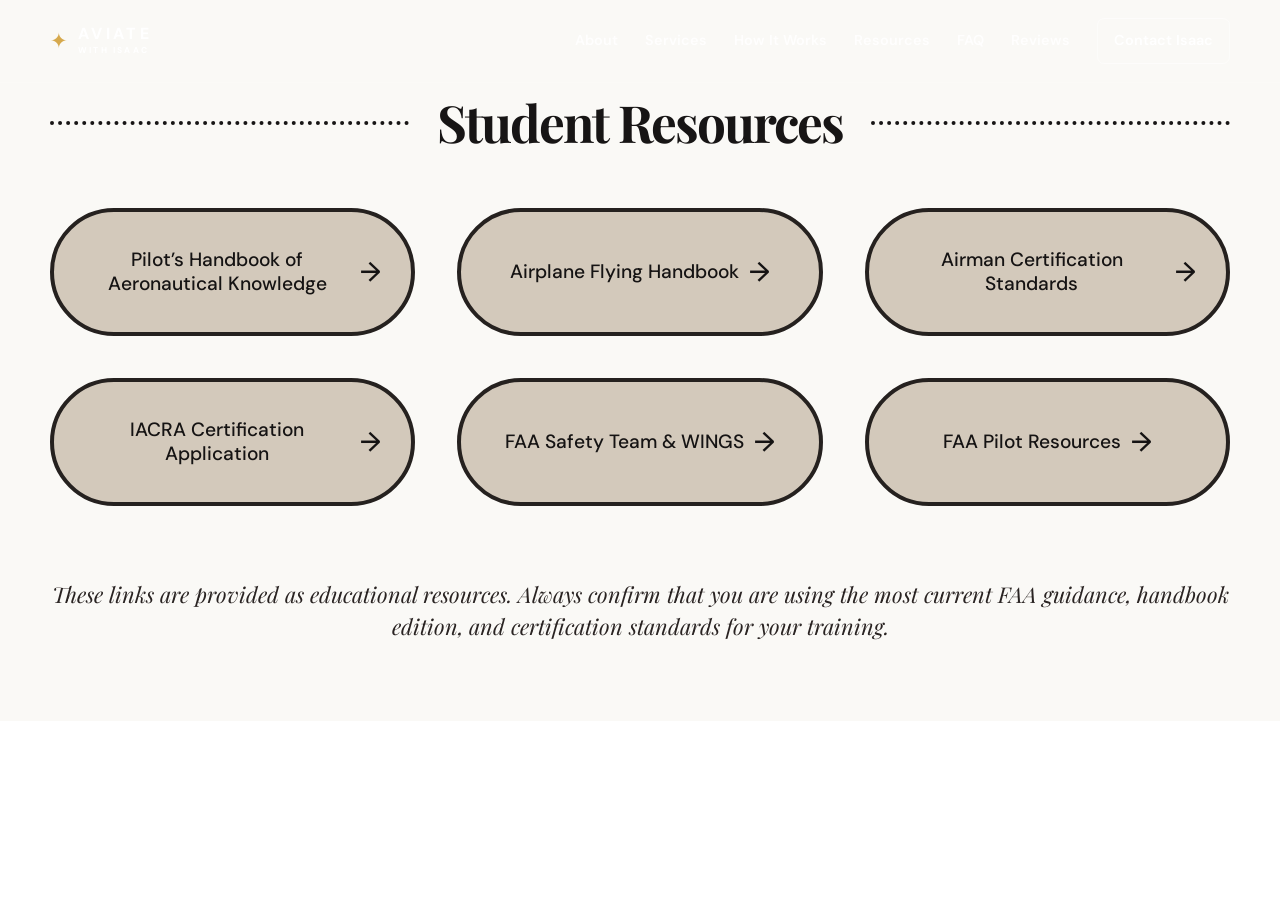
==== resources.html @ e9648bcd "Resources" ====
<!doctype html>
<html lang="en">
  <!-- ==================== SITE SETTINGS / HEAD ==================== -->
  <head>
    <meta charset="UTF-8" />
    <meta name="viewport" content="width=device-width, initial-scale=1.0" />

    <title>Aviate with Isaac | Flight Instruction</title>

    <meta
      name="description"
      content="Personalized flight instruction, ground training, checkride preparation, and aviation coaching with Aviate with Isaac."
    />

    <link rel="preconnect" href="https://fonts.googleapis.com" />
    <link rel="preconnect" href="https://fonts.gstatic.com" crossorigin />
    <link
      href="https://fonts.googleapis.com/css2?family=DM+Sans:wght@400;500;600;700&family=Playfair+Display:wght@600;700&display=swap"
      rel="stylesheet"
    />

    <link rel="stylesheet" href="style.css" />
  </head>

  <body>
    <!-- ==================== HEADER + NAVIGATION ==================== -->
    <header class="site-header">
      <div class="container nav-container">
        <a class="brand" href="#home" aria-label="Aviate with Isaac home">
          <span class="brand-mark">✦</span>
          <span class="brand-text">
            <strong>AVIATE</strong>
            <small>WITH ISAAC</small>
          </span>
        </a>

        <button
          class="menu-toggle"
          id="menu-toggle"
          aria-label="Open navigation menu"
          aria-expanded="false"
        >
          <span></span>
          <span></span>
          <span></span>
        </button>

        <nav class="main-nav" id="main-nav">
          <a href="#about">About</a>
          <a href="#services">Services</a>
          <a href="#process">How It Works</a>
          <a href="resources.html">Resources</a>
          <a href="#faq">FAQ</a>
          <a href="#reviews">Reviews</a>
          <a href="#contact" class="nav-button">Contact Isaac</a>
        </nav>
      </div>
    </header>
    <section class="student-resources-section" id="student-resources">
      <div class="container">
        <div class="resource-heading">
          <span></span>
          <h2>Student Resources</h2>
          <span></span>
        </div>

        <div class="resource-grid">
          <a
            class="resource-button"
            href="https://www.faa.gov/regulations_policies/handbooks_manuals/aviation/phak"
            target="_blank"
            rel="noopener noreferrer"
          >
            Pilot’s Handbook of Aeronautical Knowledge
            <span>→</span>
          </a>

          <a
            class="resource-button"
            href="https://www.faa.gov/regulations_policies/handbooks_manuals/aviation/airplane_handbook"
            target="_blank"
            rel="noopener noreferrer"
          >
            Airplane Flying Handbook
            <span>→</span>
          </a>

          <a
            class="resource-button"
            href="https://www.faa.gov/training_testing/testing/acs"
            target="_blank"
            rel="noopener noreferrer"
          >
            Airman Certification Standards
            <span>→</span>
          </a>

          <a
            class="resource-button"
            href="https://iacra.faa.gov/iacra/Login.aspx"
            target="_blank"
            rel="noopener noreferrer"
          >
            IACRA Certification Application
            <span>→</span>
          </a>

          <a
            class="resource-button"
            href="https://www.faa.gov/faasteam"
            target="_blank"
            rel="noopener noreferrer"
          >
            FAA Safety Team & WINGS
            <span>→</span>
          </a>

          <a
            class="resource-button"
            href="https://www.faa.gov/pilots"
            target="_blank"
            rel="noopener noreferrer"
          >
            FAA Pilot Resources
            <span>→</span>
          </a>
        </div>

        <p class="resources-disclaimer">
          These links are provided as educational resources. Always confirm that
          you are using the most current FAA guidance, handbook edition, and
          certification standards for your training.
        </p>
      </div>
    </section>
  </body>
</html>
---- style.css ----
:root {
  --navy: #0b1d31;
  --navy-dark: #06111f;
  --navy-light: #173a5e;
  --sky: #85c7e8;
  --gold: #d6a94d;
  --cream: #f7f4ee;
  --white: #ffffff;
  --ink: #132235;
  --muted: #667085;
  --line: #dbe3ea;
  --soft-blue: #eaf4f9;
  --shadow: 0 18px 48px rgba(7, 24, 42, 0.12);
  --max-width: 1180px;
  --radius: 18px;
}

* {
  box-sizing: border-box;
}

html {
  scroll-behavior: smooth;
}

body {
  margin: 0;
  color: var(--ink);
  background: var(--white);
  font-family: "DM Sans", Arial, sans-serif;
  line-height: 1.6;
}
.brand {
  display: inline-flex;
  align-items: center;
  max-width: 190px;
}

.brand-logo {
  display: block;
  width: 100%;
  height: auto;
}

body.menu-open {
  overflow: hidden;
}

img {
  display: block;
  max-width: 100%;
}

a {
  color: inherit;
  text-decoration: none;
}

button,
input,
textarea,
select {
  font: inherit;
}

button {
  cursor: pointer;
}

.container {
  width: min(var(--max-width), calc(100% - 48px));
  margin: 0 auto;
}

/* -----------------------------
   Typography
------------------------------ */

h1,
h2,
h3,
p {
  margin-top: 0;
}

h1,
h2,
h3 {
  font-family: "Playfair Display", Georgia, serif;
  line-height: 1.08;
}

h1 {
  margin-bottom: 24px;
  font-size: clamp(3.35rem, 7vw, 6.7rem);
  font-weight: 700;
  letter-spacing: -0.055em;
}

h2 {
  margin-bottom: 22px;
  font-size: clamp(2.25rem, 4vw, 4rem);
  letter-spacing: -0.04em;
}

h3 {
  font-size: 1.55rem;
}

.eyebrow {
  margin-bottom: 15px;
  color: var(--sky);
  font-size: 0.73rem;
  font-weight: 700;
  letter-spacing: 0.19em;
}

.dark-eyebrow {
  color: #4e7090;
}

.section-heading {
  max-width: 760px;
  margin-bottom: 48px;
}

.section-heading.centered {
  margin-right: auto;
  margin-left: auto;
  text-align: center;
}

.section-heading p:last-child {
  margin-bottom: 0;
  color: #c8d7e3;
  font-size: 1.05rem;
}

/* -----------------------------
   Buttons
------------------------------ */

.button {
  display: inline-flex;
  align-items: center;
  justify-content: center;
  min-height: 52px;
  padding: 14px 22px;
  border: 1px solid transparent;
  border-radius: 8px;
  font-size: 0.95rem;
  font-weight: 700;
  letter-spacing: 0.01em;
  transition:
    transform 0.2s ease,
    background 0.2s ease,
    border 0.2s ease;
}

.button:hover {
  transform: translateY(-2px);
}

.button-primary {
  color: var(--navy-dark);
  background: var(--gold);
}

.button-primary:hover {
  background: #e2ba69;
}

.button-outline {
  border-color: rgba(255, 255, 255, 0.45);
  color: var(--white);
  background: rgba(255, 255, 255, 0.06);
}

.button-outline:hover {
  border-color: var(--white);
  background: rgba(255, 255, 255, 0.14);
}

.button-dark {
  color: var(--white);
  background: var(--navy);
}

.button-dark:hover {
  background: var(--navy-light);
}

.full-button {
  width: 100%;
}

/* -----------------------------
   Header / Navigation
------------------------------ */

.site-header {
  position: absolute;
  z-index: 10;
  top: 0;
  left: 0;
  width: 100%;
  border-bottom: 1px solid rgba(255, 255, 255, 0.13);
  color: var(--white);
}

.nav-container {
  display: flex;
  align-items: center;
  justify-content: space-between;
  min-height: 82px;
}

.brand {
  display: inline-flex;
  align-items: center;
  gap: 10px;
}

.brand-mark {
  color: var(--gold);
  font-size: 1.3rem;
  line-height: 1;
}

.brand-text {
  display: flex;
  flex-direction: column;
  line-height: 1;
}

.brand-text strong {
  font-size: 1rem;
  letter-spacing: 0.21em;
}

.brand-text small {
  margin-top: 5px;
  font-size: 0.53rem;
  font-weight: 700;
  letter-spacing: 0.26em;
}

.main-nav {
  display: flex;
  align-items: center;
  gap: 27px;
}

.main-nav a {
  color: rgba(255, 255, 255, 0.86);
  font-size: 0.9rem;
  font-weight: 600;
  transition: color 0.2s ease;
}

.main-nav a:hover {
  color: var(--gold);
}

.main-nav .nav-button {
  padding: 10px 16px;
  border: 1px solid rgba(255, 255, 255, 0.47);
  border-radius: 7px;
  color: var(--white);
}

.main-nav .nav-button:hover {
  border-color: var(--gold);
  color: var(--gold);
}

.menu-toggle {
  display: none;
  width: 42px;
  height: 42px;
  padding: 8px;
  border: 0;
  color: var(--white);
  background: transparent;
}

.menu-toggle span {
  display: block;
  width: 24px;
  height: 2px;
  margin: 5px auto;
  border-radius: 99px;
  background: currentColor;
}

/* -----------------------------
   Hero
------------------------------ */

.hero {
  position: relative;
  display: flex;
  align-items: center;
  min-height: 760px;
  overflow: hidden;
  color: var(--white);
  background:
    linear-gradient(
      90deg,
      rgba(4, 14, 26, 0.89) 0%,
      rgba(5, 19, 34, 0.76) 45%,
      rgba(4, 14, 26, 0.24) 100%
    ),
    url("https://images.unsplash.com/photo-1517479149777-5f3b1511d5ad?auto=format&fit=crop&w=2200&q=90")
      center/cover no-repeat;
}

.hero-overlay {
  position: absolute;
  inset: 0;
  background:
    linear-gradient(
      180deg,
      rgba(0, 0, 0, 0.23),
      transparent 40%,
      rgba(0, 0, 0, 0.23)
    ),
    radial-gradient(
      circle at 74% 38%,
      rgba(133, 199, 232, 0.23),
      transparent 25%
    );
  pointer-events: none;
}

.hero-content {
  position: relative;
  z-index: 1;
  max-width: 780px;
  padding-top: 105px;
  padding-bottom: 105px;
}

.hero h1 span {
  color: var(--gold);
}

.hero-description {
  max-width: 600px;
  margin-bottom: 33px;
  color: rgba(255, 255, 255, 0.83);
  font-size: 1.15rem;
  line-height: 1.75;
}

.hero-actions {
  display: flex;
  flex-wrap: wrap;
  gap: 13px;
}

.hero-trust {
  display: flex;
  flex-wrap: wrap;
  gap: 35px;
  margin-top: 66px;
}

.hero-trust div {
  display: flex;
  flex-direction: column;
  gap: 4px;
}

.hero-trust strong {
  color: var(--gold);
  font-size: 1.05rem;
  letter-spacing: 0.1em;
}

.hero-trust span {
  color: rgba(255, 255, 255, 0.65);
  font-size: 0.78rem;
}

.scroll-indicator {
  position: absolute;
  z-index: 1;
  bottom: 32px;
  left: 50%;
  display: flex;
  flex-direction: column;
  align-items: center;
  gap: 10px;
  transform: translateX(-50%);
  color: rgba(255, 255, 255, 0.7);
  font-size: 0.58rem;
  font-weight: 700;
  letter-spacing: 0.17em;
}

.scroll-line {
  width: 1px;
  height: 42px;
  background: var(--gold);
}

/* -----------------------------
   Introduction
------------------------------ */

.intro-section {
  padding: 120px 0;
  background: var(--cream);
}

.intro-grid {
  display: grid;
  grid-template-columns: minmax(0, 1fr) minmax(0, 0.95fr);
  align-items: center;
  gap: clamp(45px, 7vw, 100px);
}

.intro-image-wrap {
  position: relative;
}

.intro-image {
  width: 100%;
  min-height: 520px;
  object-fit: cover;
  border-radius: 4px;
  box-shadow: var(--shadow);
}

.image-badge {
  position: absolute;
  right: -20px;
  bottom: 30px;
  display: flex;
  flex-direction: column;
  gap: 3px;
  padding: 20px 23px;
  color: var(--white);
  background: var(--navy);
}

.image-badge span {
  color: var(--gold);
  font-size: 0.62rem;
  font-weight: 700;
  letter-spacing: 0.17em;
}

.image-badge strong {
  font-size: 0.85rem;
  letter-spacing: 0.08em;
}

.intro-content p:not(.eyebrow) {
  max-width: 560px;
  color: #4f5d6c;
  font-size: 1.03rem;
}

.text-link {
  display: inline-flex;
  align-items: center;
  gap: 9px;
  margin-top: 11px;
  color: var(--navy);
  font-size: 0.93rem;
  font-weight: 700;
}

.text-link span {
  color: var(--gold);
  font-size: 1.35rem;
  transition: transform 0.2s ease;
}

.text-link:hover span {
  transform: translateX(5px);
}

/* -----------------------------
   Services
------------------------------ */

.services-section {
  padding: 120px 0;
  color: var(--white);
  background: var(--navy);
}

.services-grid {
  display: grid;
  grid-template-columns: repeat(4, 1fr);
  gap: 15px;
}

.service-card {
  position: relative;
  display: flex;
  min-height: 330px;
  flex-direction: column;
  padding: 29px;
  border: 1px solid rgba(255, 255, 255, 0.13);
  background: rgba(255, 255, 255, 0.025);
  transition:
    transform 0.25s ease,
    background 0.25s ease;
}

.service-card:hover {
  transform: translateY(-7px);
  background: rgba(255, 255, 255, 0.08);
}

.featured-service {
  border-color: rgba(214, 169, 77, 0.8);
  background: linear-gradient(
    180deg,
    rgba(214, 169, 77, 0.17),
    rgba(255, 255, 255, 0.04)
  );
}

.service-number {
  margin-bottom: auto;
  color: var(--gold);
  font-size: 0.78rem;
  font-weight: 700;
  letter-spacing: 0.15em;
}

.service-card h3 {
  margin: 36px 0 12px;
  color: var(--white);
  font-size: 1.55rem;
}

.service-card p {
  margin-bottom: 19px;
  color: rgba(255, 255, 255, 0.68);
  font-size: 0.94rem;
}

.service-card a {
  margin-top: auto;
  color: var(--gold);
  font-size: 0.84rem;
  font-weight: 700;
}

.service-card a span {
  margin-left: 5px;
  font-size: 1rem;
}

.services-note {
  margin: 23px 0 0;
  color: rgba(255, 255, 255, 0.52);
  font-size: 0.78rem;
  text-align: center;
}

/* -----------------------------
   Process
------------------------------ */

.process-section {
  padding: 120px 0;
  background: var(--soft-blue);
}

.process-grid {
  display: grid;
  grid-template-columns: 0.9fr 1.1fr;
  gap: clamp(50px, 9vw, 130px);
}

.process-heading p:not(.eyebrow) {
  max-width: 470px;
  margin-bottom: 31px;
  color: #566675;
  font-size: 1.03rem;
}

.process-steps {
  border-top: 1px solid #c7d4df;
}

.process-step {
  display: grid;
  grid-template-columns: 54px 1fr;
  gap: 17px;
  padding: 26px 0;
  border-bottom: 1px solid #c7d4df;
}

.process-step > span {
  color: var(--gold);
  font-size: 0.82rem;
  font-weight: 700;
  letter-spacing: 0.08em;
}

.process-step h3 {
  margin-bottom: 7px;
  color: var(--navy);
  font-size: 1.27rem;
}

.process-step p {
  margin-bottom: 0;
  color: #5b6876;
  font-size: 0.94rem;
}

/* -----------------------------
   Quote
------------------------------ */

.testimonial-section {
  padding: 120px 0;
  color: var(--white);
  text-align: center;
  background:
    linear-gradient(rgba(5, 16, 28, 0.84), rgba(5, 16, 28, 0.84)),
    url("https://images.unsplash.com/photo-1436491865332-7a61a109cc05?auto=format&fit=crop&w=2200&q=85")
      center/cover no-repeat;
}

.testimonial-container {
  max-width: 900px;
}

.testimonial-section blockquote {
  margin: 23px auto 24px;
  font-family: "Playfair Display", Georgia, serif;
  font-size: clamp(2rem, 4vw, 3.65rem);
  font-style: italic;
  line-height: 1.25;
  letter-spacing: -0.035em;
}

.testimonial-attribution {
  margin-bottom: 0;
  color: var(--gold);
  font-size: 0.86rem;
  font-weight: 700;
  letter-spacing: 0.08em;
}

/* -----------------------------
   FAQ
------------------------------ */

.faq-section {
  padding: 120px 0;
  background: var(--cream);
}

.faq-grid {
  display: grid;
  grid-template-columns: 0.85fr 1.15fr;
  gap: clamp(45px, 8vw, 120px);
}

.faq-heading p:not(.eyebrow) {
  max-width: 420px;
  color: #5b6774;
}

.faq-list {
  border-top: 1px solid #ccd5dc;
}

.faq-list details {
  border-bottom: 1px solid #ccd5dc;
}

.faq-list summary {
  position: relative;
  padding: 24px 38px 24px 0;
  color: var(--navy);
  cursor: pointer;
  font-size: 1rem;
  font-weight: 700;
  list-style: none;
}

.faq-list summary::-webkit-details-marker {
  display: none;
}

.faq-list summary::after {
  position: absolute;
  top: 21px;
  right: 5px;
  color: var(--gold);
  content: "+";
  font-size: 1.65rem;
  font-weight: 400;
}

.faq-list details[open] summary::after {
  content: "−";
}

.faq-list details p {
  max-width: 680px;
  margin: -4px 0 24px;
  color: #596674;
  font-size: 0.95rem;
}

/* -----------------------------
   Contact
------------------------------ */

.contact-section {
  padding: 120px 0;
  color: var(--white);
  background: var(--navy-dark);
}

.contact-grid {
  display: grid;
  grid-template-columns: 0.85fr 1.15fr;
  gap: clamp(45px, 8vw, 120px);
  align-items: start;
}

.contact-content h2 {
  max-width: 550px;
}

.contact-content > p:not(.eyebrow) {
  max-width: 500px;
  color: rgba(255, 255, 255, 0.68);
  font-size: 1.04rem;
}

.contact-details {
  display: grid;
  gap: 20px;
  margin-top: 39px;
}

.contact-details a,
.contact-details div {
  display: flex;
  flex-direction: column;
  gap: 4px;
  color: var(--white);
  font-size: 0.95rem;
}

.contact-details a:hover {
  color: var(--gold);
}

.contact-details span {
  color: var(--gold);
  font-size: 0.65rem;
  font-weight: 700;
  letter-spacing: 0.16em;
  text-transform: uppercase;
}

.contact-form {
  padding: clamp(24px, 4vw, 42px);
  border: 1px solid rgba(255, 255, 255, 0.1);
  border-radius: 4px;
  background: rgba(255, 255, 255, 0.06);
}

.contact-form label {
  display: flex;
  flex-direction: column;
  gap: 8px;
  margin-bottom: 18px;
  color: rgba(255, 255, 255, 0.85);
  font-size: 0.76rem;
  font-weight: 700;
  letter-spacing: 0.04em;
}

.form-row {
  display: grid;
  grid-template-columns: 1fr 1fr;
  gap: 14px;
}

.contact-form input,
.contact-form textarea,
.contact-form select {
  width: 100%;
  border: 1px solid rgba(255, 255, 255, 0.18);
  border-radius: 5px;
  outline: none;
  color: var(--white);
  background: rgba(255, 255, 255, 0.08);
  transition:
    border 0.2s ease,
    background 0.2s ease;
}

.contact-form input,
.contact-form select {
  height: 46px;
  padding: 0 13px;
}

.contact-form textarea {
  min-height: 120px;
  padding: 13px;
  resize: vertical;
}

.contact-form option {
  color: var(--ink);
}

.contact-form input:focus,
.contact-form textarea:focus,
.contact-form select:focus {
  border-color: var(--gold);
  background: rgba(255, 255, 255, 0.12);
}

.contact-form .button {
  margin-top: 4px;
}

.form-note {
  margin: 15px 0 0;
  color: rgba(255, 255, 255, 0.48);
  font-size: 0.73rem;
  text-align: center;
}

/* -----------------------------
   Footer
------------------------------ */

.site-footer {
  padding: 42px 0 30px;
  color: rgba(255, 255, 255, 0.7);
  background: #040b14;
}

.footer-container {
  display: grid;
  grid-template-columns: auto 1fr auto;
  align-items: center;
  gap: 22px;
}

.footer-brand {
  color: var(--white);
}

.site-footer > .container > p {
  margin-bottom: 0;
  font-size: 0.84rem;
}

.footer-links {
  display: flex;
  flex-wrap: wrap;
  justify-content: flex-end;
  gap: 18px;
}

.footer-links a {
  font-size: 0.8rem;
}

.footer-links a:hover {
  color: var(--gold);
}

.copyright {
  grid-column: 1 / -1;
  margin: 12px 0 0;
  padding-top: 20px;
  border-top: 1px solid rgba(255, 255, 255, 0.1);
  color: rgba(255, 255, 255, 0.43);
  font-size: 0.73rem;
  text-align: center;
}

/* -----------------------------
   Responsive Design
------------------------------ */

@media (max-width: 980px) {
  .services-grid {
    grid-template-columns: repeat(2, 1fr);
  }

  .intro-grid,
  .process-grid,
  .faq-grid,
  .contact-grid {
    grid-template-columns: 1fr;
  }

  .intro-content {
    max-width: 680px;
  }

  .process-grid,
  .faq-grid,
  .contact-grid {
    gap: 48px;
  }

  .footer-container {
    grid-template-columns: 1fr;
    text-align: center;
  }

  .footer-brand {
    justify-content: center;
  }

  .footer-links {
    justify-content: center;
  }
}

@media (max-width: 760px) {
  .container {
    width: min(100% - 34px, var(--max-width));
  }

  .site-header {
    background: rgba(6, 17, 31, 0.72);
    backdrop-filter: blur(12px);
  }

  .nav-container {
    min-height: 70px;
  }

  .menu-toggle {
    display: block;
  }

  .main-nav {
    position: absolute;
    top: 70px;
    left: 0;
    display: none;
    width: 100%;
    flex-direction: column;
    align-items: stretch;
    gap: 0;
    padding: 13px 17px 22px;
    border-top: 1px solid rgba(255, 255, 255, 0.1);
    background: var(--navy-dark);
  }

  .main-nav.open {
    display: flex;
  }

  .main-nav a {
    padding: 14px 8px;
  }

  .main-nav .nav-button {
    margin-top: 8px;
    text-align: center;
  }

  .hero {
    min-height: 700px;
    background-position: 61% center;
  }

  .hero-content {
    padding-top: 140px;
    padding-bottom: 94px;
  }

  .hero-description {
    font-size: 1rem;
  }

  .hero-trust {
    gap: 20px;
    margin-top: 45px;
  }

  .scroll-indicator {
    display: none;
  }

  .intro-section,
  .services-section,
  .process-section,
  .testimonial-section,
  .faq-section,
  .contact-section {
    padding: 82px 0;
  }

  .intro-image {
    min-height: 400px;
  }

  .image-badge {
    right: 0;
    bottom: 18px;
  }

  .services-grid {
    grid-template-columns: 1fr;
  }

  .service-card {
    min-height: 260px;
  }

  .section-heading {
    margin-bottom: 35px;
  }

  .form-row {
    grid-template-columns: 1fr;
    gap: 0;
  }
}

@media (max-width: 470px) {
  .brand-text strong {
    font-size: 0.88rem;
  }

  .brand-text small {
    font-size: 0.48rem;
  }

  .hero-actions {
    flex-direction: column;
  }

  .hero-actions .button {
    width: 100%;
  }

  .hero-trust {
    display: grid;
    grid-template-columns: 1fr 1fr;
  }

  .hero-trust div:last-child {
    grid-column: 1 / -1;
  }

  .testimonial-section blockquote {
    font-size: 1.85rem;
  }
}

/* -----------------------------
   Review Section
------------------------------ */
.reviews-section {
  padding: 110px 0;
  background: #f7f5f1;
  color: #14263b;
}

.reviews-section .section-heading {
  max-width: 760px;
  margin: 0 auto 48px;
}

.reviews-section .section-heading h2 {
  color: #14263b;
}

.reviews-section .section-heading p:last-child {
  color: #5d6875;
}

.reviews-grid {
  display: grid;
  grid-template-columns: repeat(3, 1fr);
  gap: 20px;
}

.review-card {
  display: flex;
  flex-direction: column;
  min-height: 315px;
  padding: 30px;
  border: 1px solid rgba(20, 38, 59, 0.16);
  border-radius: 20px;
  background: #ffffff;
  box-shadow: 0 12px 28px rgba(15, 35, 55, 0.08);
}

.review-stars {
  margin-bottom: 22px;
  color: #d7a63d;
  font-size: 1.35rem;
  letter-spacing: 4px;
}

.review-card h3 {
  margin: 0;
  color: #14263b;
  font-family: "Playfair Display", Georgia, serif;
  font-size: 1.65rem;
}

.review-role {
  margin: 5px 0 20px;
  color: #6a7480;
  font-size: 0.95rem;
  font-weight: 600;
}

.review-text {
  margin: 0;
  color: #354454;
  font-size: 0.98rem;
  line-height: 1.7;
}

@media (max-width: 980px) {
  .reviews-grid {
    grid-template-columns: repeat(2, 1fr);
  }
}

@media (max-width: 640px) {
  .reviews-section {
    padding: 76px 0;
  }

  .reviews-grid {
    grid-template-columns: 1fr;
  }

  .review-card {
    min-height: auto;
    padding: 26px;
  }
}

/* -----------------------------
   Resources Section
------------------------------ */
.student-resources-section {
  padding: 95px 0 80px;
  background: #faf9f6;
}

.resource-heading {
  display: grid;
  grid-template-columns: minmax(120px, 1fr) auto minmax(120px, 1fr);
  align-items: center;
  gap: 28px;
  margin-bottom: 58px;
}

.resource-heading span {
  border-top: 4px dotted #171515;
}

.resource-heading h2 {
  margin: 0;
  color: #171515;
  font-family: "Playfair Display", Georgia, serif;
  font-size: clamp(2.2rem, 4vw, 3.4rem);
  font-weight: 700;
  text-align: center;
}

.resource-grid {
  display: grid;
  grid-template-columns: repeat(3, minmax(0, 1fr));
  gap: 42px 42px;
  max-width: 1500px;
  margin: 0 auto;
}

.resource-button {
  display: flex;
  align-items: center;
  justify-content: center;
  min-height: 128px;
  padding: 24px 30px;
  border: 4px solid #25211f;
  border-radius: 999px;
  background: #d3c9bb;
  color: #151313;
  font-size: clamp(1.05rem, 1.5vw, 1.4rem);
  font-weight: 500;
  line-height: 1.25;
  text-align: center;
  text-decoration: none;
  transition:
    transform 0.2s ease,
    background 0.2s ease;
}

.resource-button span {
  margin-left: 10px;
  font-size: 1.4em;
  line-height: 1;
}

.resource-button:hover {
  background: #c4b7a5;
  transform: translateY(-4px);
}

.resources-disclaimer {
  max-width: 1180px;
  margin: 72px auto 0;
  color: #292322;
  font-family: "Playfair Display", Georgia, serif;
  font-size: clamp(1.05rem, 1.7vw, 1.45rem);
  font-style: italic;
  line-height: 1.45;
  text-align: center;
}

@media (max-width: 980px) {
  .resource-grid {
    grid-template-columns: repeat(2, minmax(0, 1fr));
    gap: 26px;
  }
}

@media (max-width: 640px) {
  .student-resources-section {
    padding: 70px 0 60px;
  }

  .resource-heading {
    grid-template-columns: 1fr;
    gap: 15px;
    margin-bottom: 38px;
  }

  .resource-heading span {
    display: none;
  }

  .resource-grid {
    grid-template-columns: 1fr;
    gap: 18px;
  }

  .resource-button {
    min-height: 92px;
    padding: 20px 24px;
  }

  .resources-disclaimer {
    margin-top: 48px;
  }
}
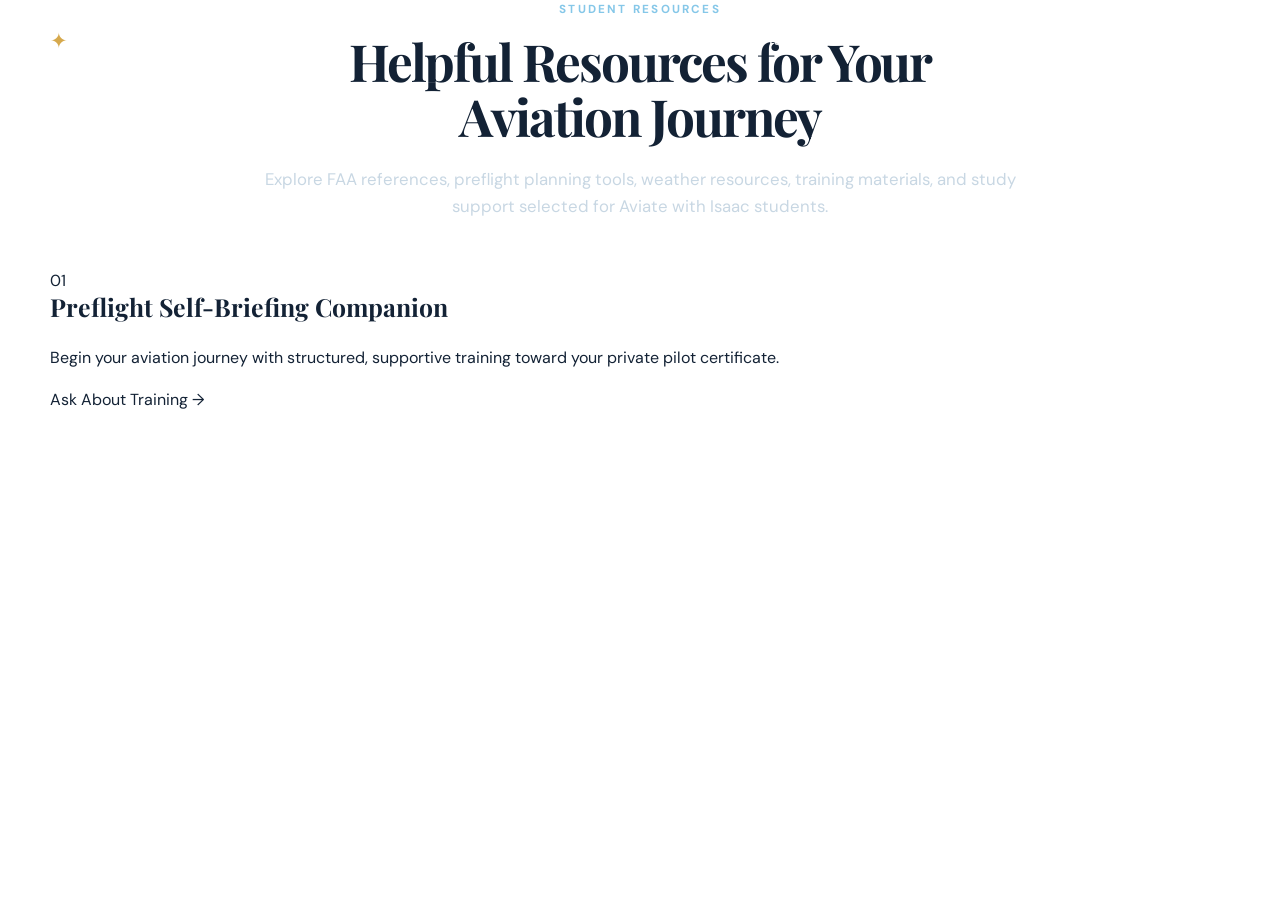
==== commit fa57b17b: "Update resources.html" ====
--- a/resources.html
+++ b/resources.html
@@ -56,81 +56,39 @@
         </nav>
       </div>
     </header>
-    <section class="student-resources-section" id="student-resources">
+
+    <!-- ====================  RESOURCE CARDS  ==================== -->
+
+    <section class="Resources" id="resources">
       <div class="container">
-        <div class="resource-heading">
-          <span></span>
-          <h2>Student Resources</h2>
-          <span></span>
+        <div class="section-heading centered">
+          <p class="eyebrow">STUDENT RESOURCES</p>
+          <h2>Helpful Resources for Your Aviation Journey</h2>
+          <p>
+            Explore FAA references, preflight planning tools, weather resources,
+            training materials, and study support selected for Aviate with Isaac
+            students.
+          </p>
         </div>
 
-        <div class="resource-grid">
-          <a
-            class="resource-button"
-            href="https://www.faa.gov/regulations_policies/handbooks_manuals/aviation/phak"
-            target="_blank"
-            rel="noopener noreferrer"
-          >
-            Pilot’s Handbook of Aeronautical Knowledge
-            <span>→</span>
-          </a>
-
-          <a
-            class="resource-button"
-            href="https://www.faa.gov/regulations_policies/handbooks_manuals/aviation/airplane_handbook"
-            target="_blank"
-            rel="noopener noreferrer"
-          >
-            Airplane Flying Handbook
-            <span>→</span>
-          </a>
-
-          <a
-            class="resource-button"
-            href="https://www.faa.gov/training_testing/testing/acs"
-            target="_blank"
-            rel="noopener noreferrer"
-          >
-            Airman Certification Standards
-            <span>→</span>
-          </a>
-
-          <a
-            class="resource-button"
-            href="https://iacra.faa.gov/iacra/Login.aspx"
-            target="_blank"
-            rel="noopener noreferrer"
-          >
-            IACRA Certification Application
-            <span>→</span>
-          </a>
-
-          <a
-            class="resource-button"
-            href="https://www.faa.gov/faasteam"
-            target="_blank"
-            rel="noopener noreferrer"
-          >
-            FAA Safety Team & WINGS
-            <span>→</span>
-          </a>
-
-          <a
-            class="resource-button"
-            href="https://www.faa.gov/pilots"
-            target="_blank"
-            rel="noopener noreferrer"
-          >
-            FAA Pilot Resources
-            <span>→</span>
-          </a>
+        <!-- SERVICE CARDS -->
+        <div class="resources-grid">
+          <article class="resources-card">
+            <div class="resource-number">01</div>
+            <h3>Preflight Self-Briefing Companion</h3>
+            <p>
+              Begin your aviation journey with structured, supportive training
+              toward your private pilot certificate.
+            </p>
+            <a
+              href="#contact"
+              class="service-inquiry"
+              data-interest="Private Pilot Training"
+            >
+              Ask About Training <span>→</span>
+            </a>
+          </article>
         </div>
-
-        <p class="resources-disclaimer">
-          These links are provided as educational resources. Always confirm that
-          you are using the most current FAA guidance, handbook edition, and
-          certification standards for your training.
-        </p>
       </div>
     </section>
   </body>
--- a/style.css
+++ b/style.css
@@ -1155,119 +1155,3 @@
     padding: 26px;
   }
 }
-
-/* -----------------------------
-   Resources Section
------------------------------- */
-.student-resources-section {
-  padding: 95px 0 80px;
-  background: #faf9f6;
-}
-
-.resource-heading {
-  display: grid;
-  grid-template-columns: minmax(120px, 1fr) auto minmax(120px, 1fr);
-  align-items: center;
-  gap: 28px;
-  margin-bottom: 58px;
-}
-
-.resource-heading span {
-  border-top: 4px dotted #171515;
-}
-
-.resource-heading h2 {
-  margin: 0;
-  color: #171515;
-  font-family: "Playfair Display", Georgia, serif;
-  font-size: clamp(2.2rem, 4vw, 3.4rem);
-  font-weight: 700;
-  text-align: center;
-}
-
-.resource-grid {
-  display: grid;
-  grid-template-columns: repeat(3, minmax(0, 1fr));
-  gap: 42px 42px;
-  max-width: 1500px;
-  margin: 0 auto;
-}
-
-.resource-button {
-  display: flex;
-  align-items: center;
-  justify-content: center;
-  min-height: 128px;
-  padding: 24px 30px;
-  border: 4px solid #25211f;
-  border-radius: 999px;
-  background: #d3c9bb;
-  color: #151313;
-  font-size: clamp(1.05rem, 1.5vw, 1.4rem);
-  font-weight: 500;
-  line-height: 1.25;
-  text-align: center;
-  text-decoration: none;
-  transition:
-    transform 0.2s ease,
-    background 0.2s ease;
-}
-
-.resource-button span {
-  margin-left: 10px;
-  font-size: 1.4em;
-  line-height: 1;
-}
-
-.resource-button:hover {
-  background: #c4b7a5;
-  transform: translateY(-4px);
-}
-
-.resources-disclaimer {
-  max-width: 1180px;
-  margin: 72px auto 0;
-  color: #292322;
-  font-family: "Playfair Display", Georgia, serif;
-  font-size: clamp(1.05rem, 1.7vw, 1.45rem);
-  font-style: italic;
-  line-height: 1.45;
-  text-align: center;
-}
-
-@media (max-width: 980px) {
-  .resource-grid {
-    grid-template-columns: repeat(2, minmax(0, 1fr));
-    gap: 26px;
-  }
-}
-
-@media (max-width: 640px) {
-  .student-resources-section {
-    padding: 70px 0 60px;
-  }
-
-  .resource-heading {
-    grid-template-columns: 1fr;
-    gap: 15px;
-    margin-bottom: 38px;
-  }
-
-  .resource-heading span {
-    display: none;
-  }
-
-  .resource-grid {
-    grid-template-columns: 1fr;
-    gap: 18px;
-  }
-
-  .resource-button {
-    min-height: 92px;
-    padding: 20px 24px;
-  }
-
-  .resources-disclaimer {
-    margin-top: 48px;
-  }
-}
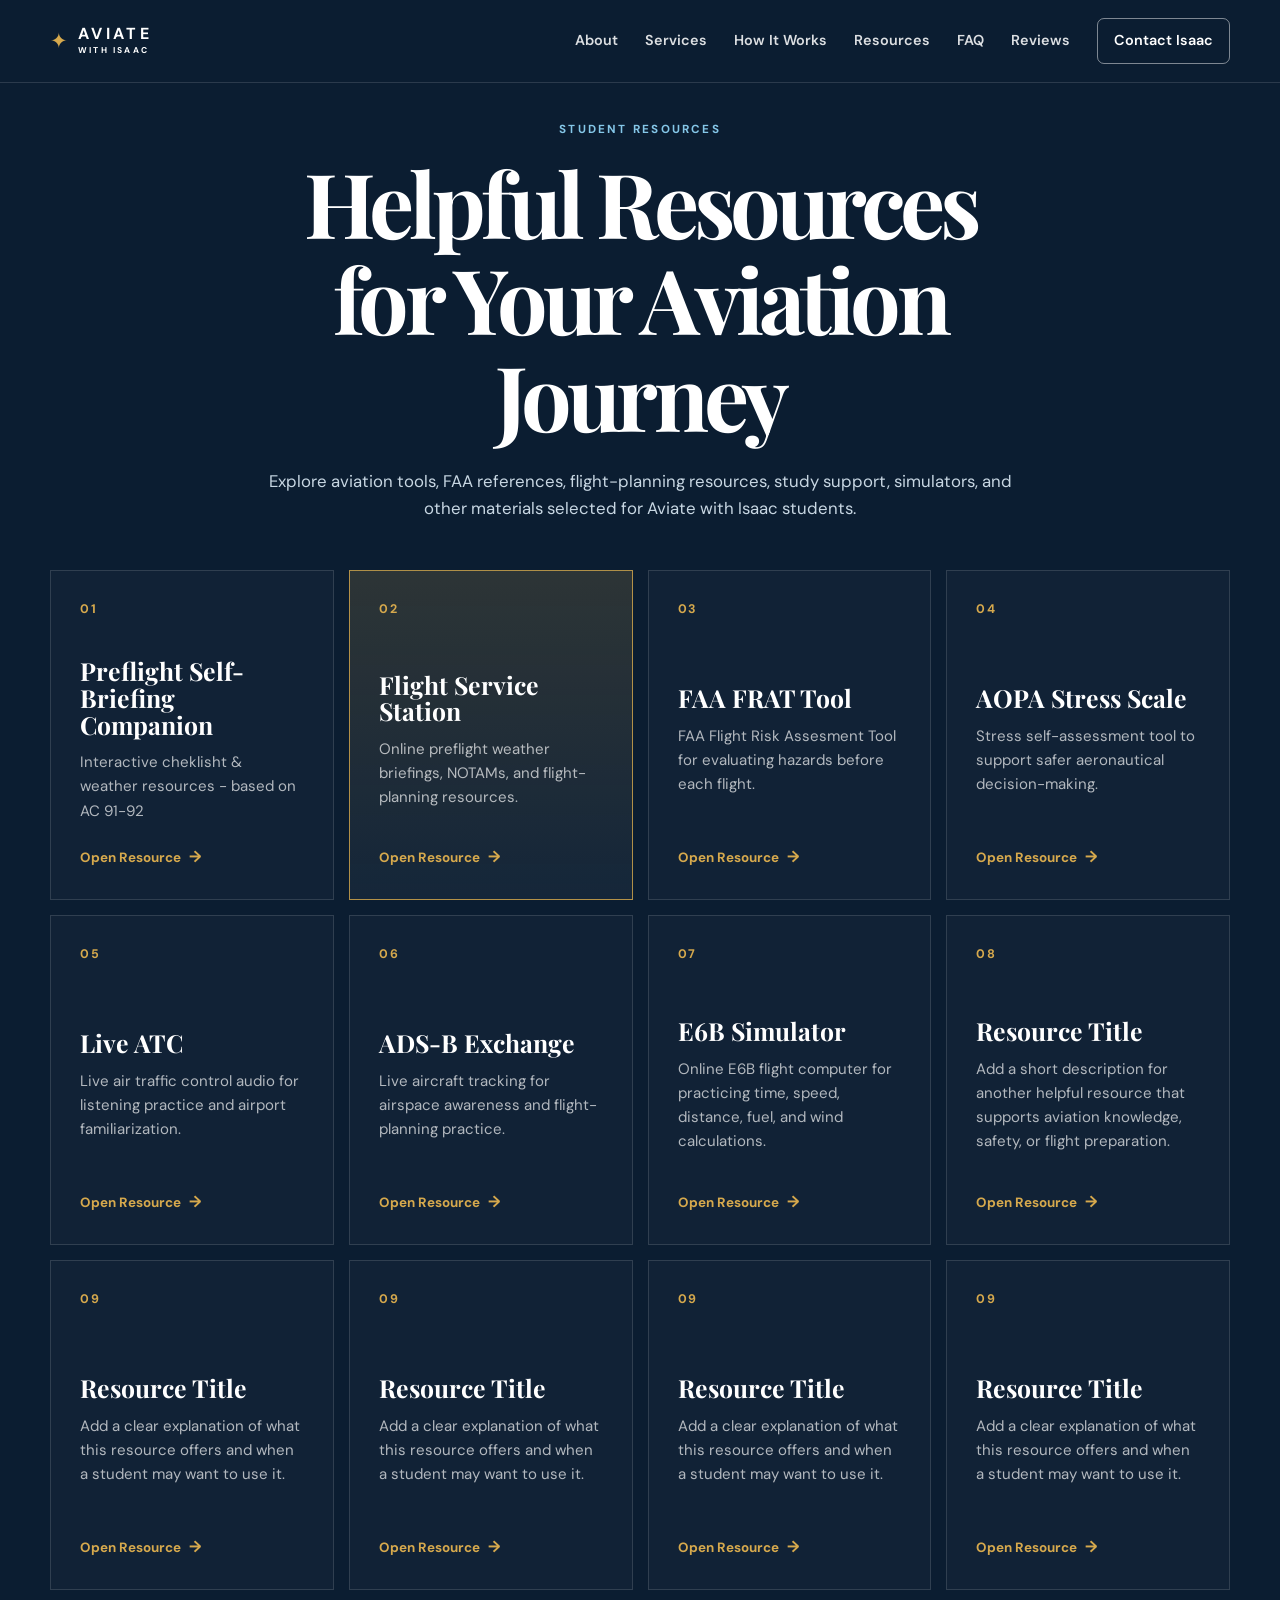
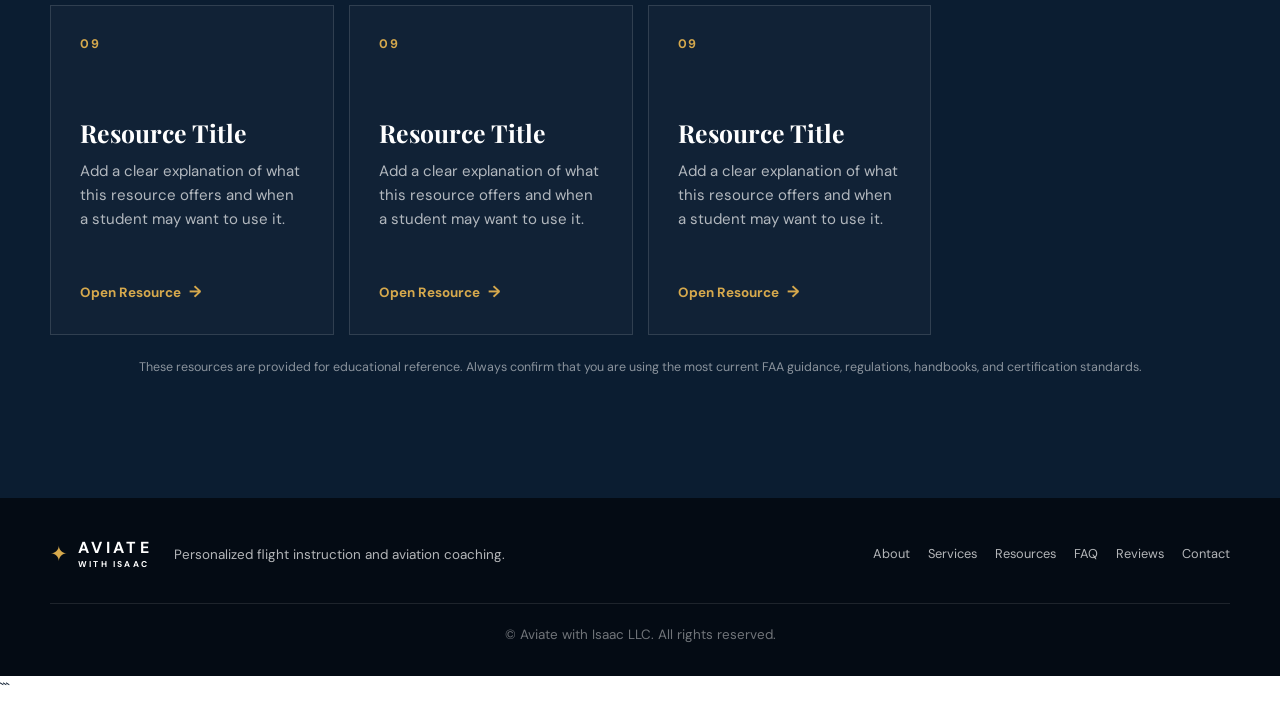
==== commit 101f7a5b: "Update resources.html" ====
--- a/resources.html
+++ b/resources.html
@@ -5,11 +5,11 @@
     <meta charset="UTF-8" />
     <meta name="viewport" content="width=device-width, initial-scale=1.0" />
 
-    <title>Aviate with Isaac | Flight Instruction</title>
+    <title>Student Resources | Aviate with Isaac</title>
 
     <meta
       name="description"
-      content="Personalized flight instruction, ground training, checkride preparation, and aviation coaching with Aviate with Isaac."
+      content="Student aviation resources, flight-planning tools, FAA references, study support, and training materials from Aviate with Isaac."
     />
 
     <link rel="preconnect" href="https://fonts.googleapis.com" />
@@ -26,7 +26,11 @@
     <!-- ==================== HEADER + NAVIGATION ==================== -->
     <header class="site-header">
       <div class="container nav-container">
-        <a class="brand" href="#home" aria-label="Aviate with Isaac home">
+        <a
+          class="brand"
+          href="index.html#home"
+          aria-label="Aviate with Isaac home"
+        >
           <span class="brand-mark">✦</span>
           <span class="brand-text">
             <strong>AVIATE</strong>
@@ -46,50 +50,388 @@
         </button>
 
         <nav class="main-nav" id="main-nav">
-          <a href="#about">About</a>
-          <a href="#services">Services</a>
-          <a href="#process">How It Works</a>
-          <a href="resources.html">Resources</a>
-          <a href="#faq">FAQ</a>
-          <a href="#reviews">Reviews</a>
-          <a href="#contact" class="nav-button">Contact Isaac</a>
+          <a href="index.html#about">About</a>
+          <a href="index.html#services">Services</a>
+          <a href="index.html#process">How It Works</a>
+          <a href="resources.html" class="active-nav">Resources</a>
+          <a href="index.html#faq">FAQ</a>
+          <a href="index.html#reviews">Reviews</a>
+          <a href="index.html#contact" class="nav-button">Contact Isaac</a>
         </nav>
       </div>
     </header>
 
-    <!-- ====================  RESOURCE CARDS  ==================== -->
-
-    <section class="Resources" id="resources">
-      <div class="container">
-        <div class="section-heading centered">
-          <p class="eyebrow">STUDENT RESOURCES</p>
-          <h2>Helpful Resources for Your Aviation Journey</h2>
-          <p>
-            Explore FAA references, preflight planning tools, weather resources,
-            training materials, and study support selected for Aviate with Isaac
-            students.
+    <main>
+      <!-- ==================== RESOURCE HERO ==================== -->
+      <section class="services-section" id="resources">
+        <div class="container">
+          <div class="section-heading centered">
+            <p class="eyebrow">STUDENT RESOURCES</p>
+
+            <h1>Helpful Resources for Your Aviation Journey</h1>
+
+            <p>
+              Explore aviation tools, FAA references, flight-planning resources,
+              study support, simulators, and other materials selected for Aviate
+              with Isaac students.
+            </p>
+          </div>
+
+          <!-- ==================== RESOURCE CARDS ==================== -->
+          <div class="services-grid">
+            <!-- RESOURCE 01 -->
+            <article class="service-card">
+              <div class="service-number">01</div>
+
+              <h3>Preflight Self-Briefing Companion</h3>
+
+              <p>
+                Interactive cheklisht & weather resources - based on AC 91-92
+              </p>
+
+              <a
+                href="https://arflightsafety.com/preflight-briefing-companion"
+                class="service-inquiry"
+                target="_blank"
+                rel="noopener noreferrer"
+              >
+                Open Resource <span>→</span>
+              </a>
+            </article>
+
+            <!-- RESOURCE 02 -->
+            <article class="service-card featured-service">
+              <div class="service-number">02</div>
+
+              <h3>Flight Service Station</h3>
+
+              <p>
+                Online preflight weather briefings, NOTAMs, and flight-planning
+                resources.
+              </p>
+
+              <a
+                href="https://www.1800wxbrief.com/Website/#!/"
+                class="service-inquiry"
+                target="_blank"
+                rel="noopener noreferrer"
+              >
+                Open Resource <span>→</span>
+              </a>
+            </article>
+
+            <!-- RESOURCE 03 -->
+            <article class="service-card">
+              <div class="service-number">03</div>
+
+              <h3>FAA FRAT Tool</h3>
+
+              <p>
+                FAA Flight Risk Assesment Tool for evaluating hazards before
+                each flight.
+              </p>
+
+              <a
+                href="https://explore.dot.gov/#/site/FAA/views/FRATTOOL/FRATTool"
+                class="service-inquiry"
+                target="_blank"
+                rel="noopener noreferrer"
+              >
+                Open Resource <span>→</span>
+              </a>
+            </article>
+
+            <!-- RESOURCE 04 -->
+            <article class="service-card">
+              <div class="service-number">04</div>
+
+              <h3>AOPA Stress Scale</h3>
+
+              <p>
+                Stress self-assessment tool to support safer aeronautical
+                decision-making.
+              </p>
+
+              <a
+                href="https://www.aopa.org/training-and-safety/air-safety-institute/safety-centers/aeronautical-decision-making/stress-scale"
+                class="service-inquiry"
+                target="_blank"
+                rel="noopener noreferrer"
+              >
+                Open Resource <span>→</span>
+              </a>
+            </article>
+
+            <!-- RESOURCE 05 -->
+            <article class="service-card">
+              <div class="service-number">05</div>
+
+              <h3>Live ATC</h3>
+
+              <p>
+                Live air traffic control audio for listening practice and
+                airport familiarization.
+              </p>
+
+              <a
+                href="https://www.liveatc.net/"
+                class="service-inquiry"
+                target="_blank"
+                rel="noopener noreferrer"
+              >
+                Open Resource <span>→</span>
+              </a>
+            </article>
+
+            <!-- RESOURCE 06 -->
+            <article class="service-card">
+              <div class="service-number">06</div>
+
+              <h3>ADS-B Exchange</h3>
+
+              <p>
+                Live aircraft tracking for airspace awareness and
+                flight-planning practice.
+              </p>
+
+              <a
+                href="https://globe.adsbexchange.com/"
+                class="service-inquiry"
+                target="_blank"
+                rel="noopener noreferrer"
+              >
+                Open Resource <span>→</span>
+              </a>
+            </article>
+
+            <!-- RESOURCE 07 -->
+            <article class="service-card">
+              <div class="service-number">07</div>
+
+              <h3>E6B Simulator</h3>
+
+              <p>
+                Online E6B flight computer for practicing time, speed, distance,
+                fuel, and wind calculations.
+              </p>
+
+              <a
+                href="https://mediafiles.aero.und.edu/aero.und.edu/aviation/trainers/e6b/?q=sliderule"
+                class="service-inquiry"
+                target="_blank"
+                rel="noopener noreferrer"
+              >
+                Open Resource <span>→</span>
+              </a>
+            </article>
+
+            <!-- RESOURCE 08 -->
+            <article class="service-card">
+              <div class="service-number">08</div>
+
+              <h3>Resource Title</h3>
+
+              <p>
+                Add a short description for another helpful resource that
+                supports aviation knowledge, safety, or flight preparation.
+              </p>
+
+              <a
+                href="PASTE-LINK-HERE"
+                class="service-inquiry"
+                target="_blank"
+                rel="noopener noreferrer"
+              >
+                Open Resource <span>→</span>
+              </a>
+            </article>
+
+            <!-- RESOURCE 09 -->
+            <article class="service-card">
+              <div class="service-number">09</div>
+
+              <h3>Resource Title</h3>
+
+              <p>
+                Add a clear explanation of what this resource offers and when a
+                student may want to use it.
+              </p>
+
+              <a
+                href="PASTE-LINK-HERE"
+                class="service-inquiry"
+                target="_blank"
+                rel="noopener noreferrer"
+              >
+                Open Resource <span>→</span>
+              </a>
+            </article>
+
+            <!-- RESOURCE 09 -->
+            <article class="service-card">
+              <div class="service-number">09</div>
+
+              <h3>Resource Title</h3>
+
+              <p>
+                Add a clear explanation of what this resource offers and when a
+                student may want to use it.
+              </p>
+
+              <a
+                href="PASTE-LINK-HERE"
+                class="service-inquiry"
+                target="_blank"
+                rel="noopener noreferrer"
+              >
+                Open Resource <span>→</span>
+              </a>
+            </article>
+
+            <!-- RESOURCE 09 -->
+            <article class="service-card">
+              <div class="service-number">09</div>
+
+              <h3>Resource Title</h3>
+
+              <p>
+                Add a clear explanation of what this resource offers and when a
+                student may want to use it.
+              </p>
+
+              <a
+                href="PASTE-LINK-HERE"
+                class="service-inquiry"
+                target="_blank"
+                rel="noopener noreferrer"
+              >
+                Open Resource <span>→</span>
+              </a>
+            </article>
+
+            <!-- RESOURCE 09 -->
+            <article class="service-card">
+              <div class="service-number">09</div>
+
+              <h3>Resource Title</h3>
+
+              <p>
+                Add a clear explanation of what this resource offers and when a
+                student may want to use it.
+              </p>
+
+              <a
+                href="PASTE-LINK-HERE"
+                class="service-inquiry"
+                target="_blank"
+                rel="noopener noreferrer"
+              >
+                Open Resource <span>→</span>
+              </a>
+            </article>
+
+            <!-- RESOURCE 09 -->
+            <article class="service-card">
+              <div class="service-number">09</div>
+
+              <h3>Resource Title</h3>
+
+              <p>
+                Add a clear explanation of what this resource offers and when a
+                student may want to use it.
+              </p>
+
+              <a
+                href="PASTE-LINK-HERE"
+                class="service-inquiry"
+                target="_blank"
+                rel="noopener noreferrer"
+              >
+                Open Resource <span>→</span>
+              </a>
+            </article>
+
+            <!-- RESOURCE 09 -->
+            <article class="service-card">
+              <div class="service-number">09</div>
+
+              <h3>Resource Title</h3>
+
+              <p>
+                Add a clear explanation of what this resource offers and when a
+                student may want to use it.
+              </p>
+
+              <a
+                href="PASTE-LINK-HERE"
+                class="service-inquiry"
+                target="_blank"
+                rel="noopener noreferrer"
+              >
+                Open Resource <span>→</span>
+              </a>
+            </article>
+
+            <!-- RESOURCE 09 -->
+            <article class="service-card">
+              <div class="service-number">09</div>
+
+              <h3>Resource Title</h3>
+
+              <p>
+                Add a clear explanation of what this resource offers and when a
+                student may want to use it.
+              </p>
+
+              <a
+                href="PASTE-LINK-HERE"
+                class="service-inquiry"
+                target="_blank"
+                rel="noopener noreferrer"
+              >
+                Open Resource <span>→</span>
+              </a>
+            </article>
+          </div>
+
+          <p class="services-note">
+            These resources are provided for educational reference. Always
+            confirm that you are using the most current FAA guidance,
+            regulations, handbooks, and certification standards.
           </p>
         </div>
-
-        <!-- SERVICE CARDS -->
-        <div class="resources-grid">
-          <article class="resources-card">
-            <div class="resource-number">01</div>
-            <h3>Preflight Self-Briefing Companion</h3>
-            <p>
-              Begin your aviation journey with structured, supportive training
-              toward your private pilot certificate.
-            </p>
-            <a
-              href="#contact"
-              class="service-inquiry"
-              data-interest="Private Pilot Training"
-            >
-              Ask About Training <span>→</span>
-            </a>
-          </article>
+      </section>
+    </main>
+
+    <!-- ==================== FOOTER ==================== -->
+    <footer class="site-footer">
+      <div class="container footer-container">
+        <a class="brand footer-brand" href="index.html#home">
+          <span class="brand-mark">✦</span>
+          <span class="brand-text">
+            <strong>AVIATE</strong>
+            <small>WITH ISAAC</small>
+          </span>
+        </a>
+
+        <p>Personalized flight instruction and aviation coaching.</p>
+
+        <div class="footer-links">
+          <a href="index.html#about">About</a>
+          <a href="index.html#services">Services</a>
+          <a href="resources.html">Resources</a>
+          <a href="index.html#faq">FAQ</a>
+          <a href="index.html#reviews">Reviews</a>
+          <a href="index.html#contact">Contact</a>
         </div>
+
+        <p class="copyright">
+          © <span id="year"></span> Aviate with Isaac LLC. All rights reserved.
+        </p>
       </div>
-    </section>
+    </footer>
+
+    <script src="script.js"></script>
   </body>
 </html>
+```
